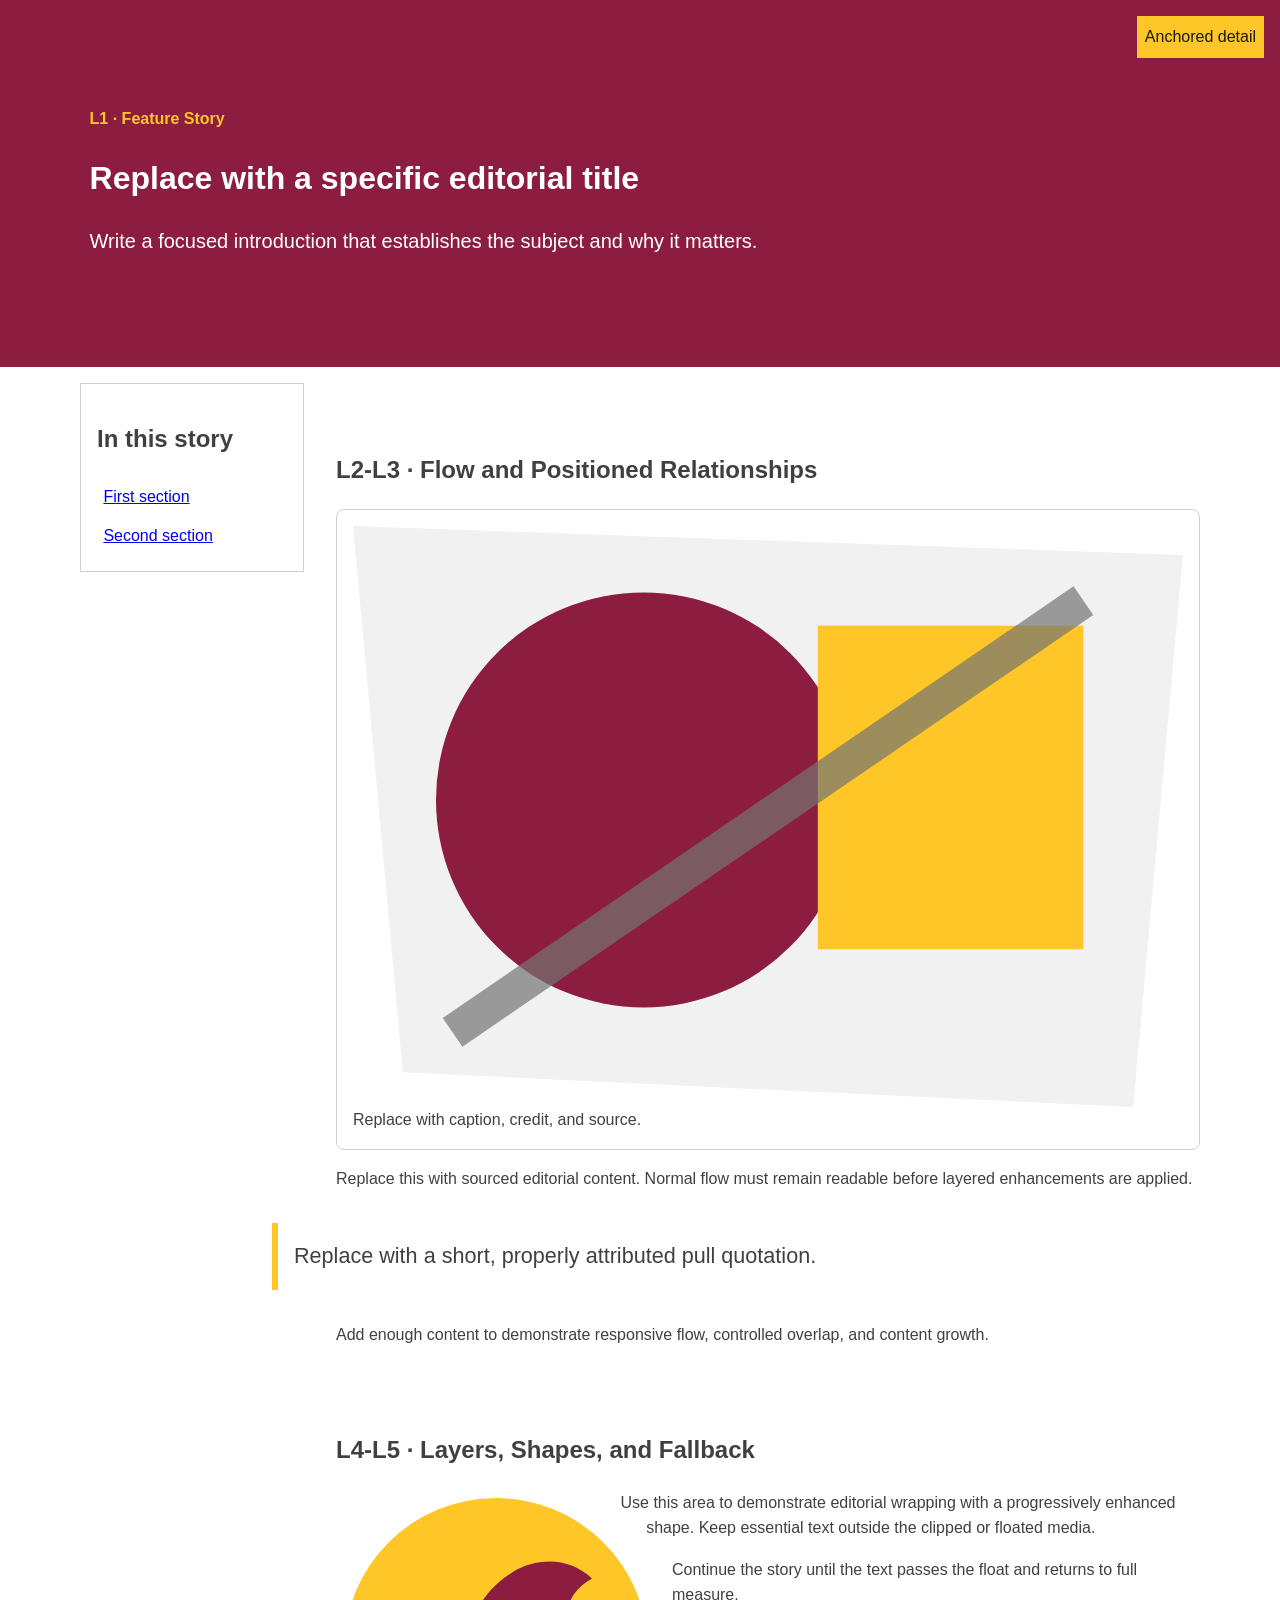
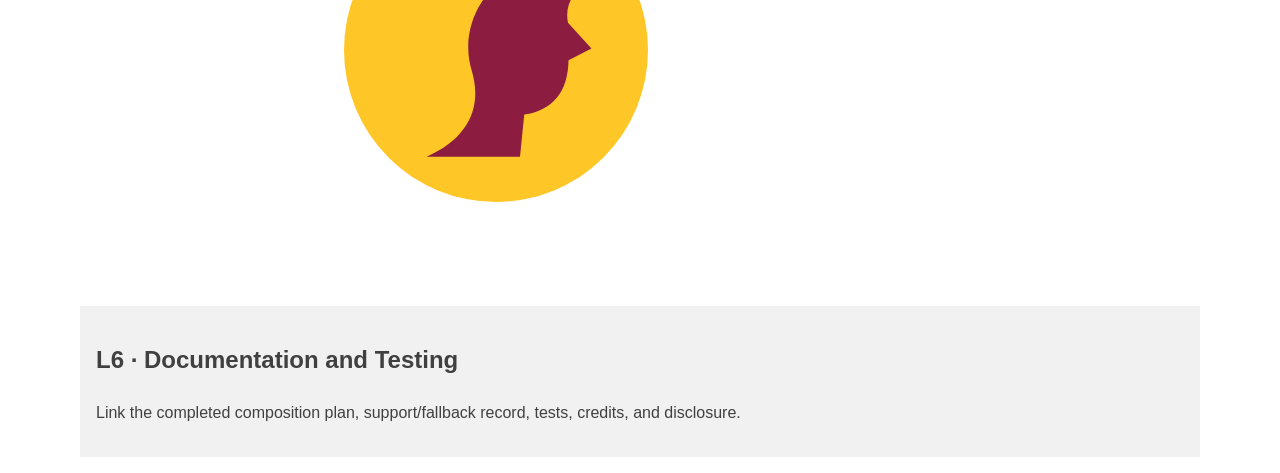
==== index.html @ c1ea3a9c "Original Files" ====
<!doctype html>
<html lang="en">
    <head>
        <meta charset="utf-8">
        <meta name="viewport" content="width=device-width,initial-scale=1">
        <title>Layered Feature Story</title>
        <link rel="stylesheet" href="styles.css">
    </head>
    <body>
        <header class="feature-header">
            <p class="eyebrow">L1 · Feature Story</p>
            <h1>Replace with a specific editorial title</h1>
            <p class="lede">Write a focused introduction that establishes the subject and why it matters.</p>
            <span class="issue-badge">Anchored detail</span>
        </header>
        <main>
            <aside class="story-guide">
                <h2>In this story</h2>
                <a href="#section-one">First section</a>
                <a href="#section-two">Second section</a>
            </aside>
            <article>
                <section id="section-one">
                    <h2>L2-L3 · Flow and Positioned Relationships</h2>
                    <figure class="feature-figure">
                        <img src="feature.svg" alt="Replace with a contextual alternative" width="1000" height="700">
                        <figcaption>Replace with caption, credit, and source.</figcaption>
                    </figure>
                    <p>Replace this with sourced editorial content. Normal flow must remain readable before layered enhancements are applied.</p>
                    <blockquote class="pull-quote">Replace with a short, properly attributed pull quotation.</blockquote>
                    <p>Add enough content to demonstrate responsive flow, controlled overlap, and content growth.</p>
                </section>
                <section id="section-two">
                    <h2>L4-L5 · Layers, Shapes, and Fallback</h2>
                    <img class="shape-portrait" src="portrait.svg" alt="Replace with a contextual alternative" width="600" height="600">
                    <p>Use this area to demonstrate editorial wrapping with a progressively enhanced shape. Keep essential text outside the clipped or floated media.</p>
                    <p>Continue the story until the text passes the float and returns to full measure.</p>
                </section>
            </article>
            <section class="documentation">
                <h2>L6 · Documentation and Testing</h2>
                <p>Link the completed composition plan, support/fallback record, tests, credits, and disclosure.</p>
            </section>
        </main>
    </body>
    </html>
---- styles.css ----
:root{
    --color-text:#404040;
    --color-surface:#fff;
    --color-action:#8c1d40;
    --color-accent:#ffc627;
    --color-border:#d0d0d0;
    --color-muted:#5c6670;
    --space-3:1rem;
    --radius:.5rem;
    --measure:68ch;
    --layer-base:0;
    --layer-raised:10;
    --layer-sticky:20;
    --layer-overlay:30;
}
*,*::before,*::after{
    box-sizing:border-box;
}
html{
    scroll-behavior:smooth;
}
body{
    margin:0;
    color:var(--color-text);
    background:var(--color-surface);
    font-family:Arial,sans-serif;
    line-height:1.6;
}
.feature-header{
    position:relative;
    padding:clamp(2rem,7vw,6rem);
    background:var(--color-action);
    color:#fff;
}
.eyebrow{
    color:var(--color-accent);
    font-weight:700;
}
.lede{
    max-width:var(--measure);
    font-size:1.25rem;
}
.issue-badge{
    position:absolute;
    inset-block-start:1rem;
    inset-inline-end:1rem;
    padding:.5rem;
    background:var(--color-accent);
    color:#191919;
}
main{
    display:grid;
    gap:2rem;
    max-width:72rem;
    margin:auto;
    padding:var(--space-3);
}
article{
    min-width:0;
}
article section{
    display:flow-root;
    margin-block:3rem;
    scroll-margin-block-start:6rem;
}
.story-guide{
    align-self:start;
    padding:1rem;
    border:1px solid var(--color-border);
}
.story-guide a{
    display:block;
    padding:.4rem;
}
.feature-figure{
    position:relative;
    margin:0;
    padding:1rem;
    border:1px solid var(--color-border);
    border-radius:var(--radius);
}
img{
    display:block;
    max-width:100%;
    height:auto;
}
.pull-quote{
    margin:2rem 0;
    padding:1rem;
    border-inline-start:.4rem solid var(--color-accent);
    font-size:1.35rem;
}
.shape-portrait{
    width:min(45%,20rem);
    margin:0 1rem 1rem 0;
    border-radius:50%;
}
.documentation{
    grid-column:1/-1;
    padding:1rem;
    background:#f1f1f1;
}
@media (min-width:52rem){
    main{
        grid-template-columns:14rem 1fr;
    }
    .story-guide{
        position:sticky;
        inset-block-start:1rem;
        z-index:var(--layer-sticky);
    }
    .pull-quote{
        position:relative;
        z-index:var(--layer-raised);
        margin-inline-start:-4rem;
        background:var(--color-surface);;
    }
    @supports (shape-outside:circle(50%)){
        .shape-portrait{
            float:inline-start;
            shape-outside:circle(50%);
            shape-margin:1rem;}
        }
    }
    @supports (clip-path:polygon(0 0)){
        .feature-figure img{
            clip-path:polygon(0 0,100% 5%,94% 100%,6% 94%);}
        }
        :focus-visible{
            outline:.2rem solid var(--color-accent);
            outline-offset:.2rem;
        }
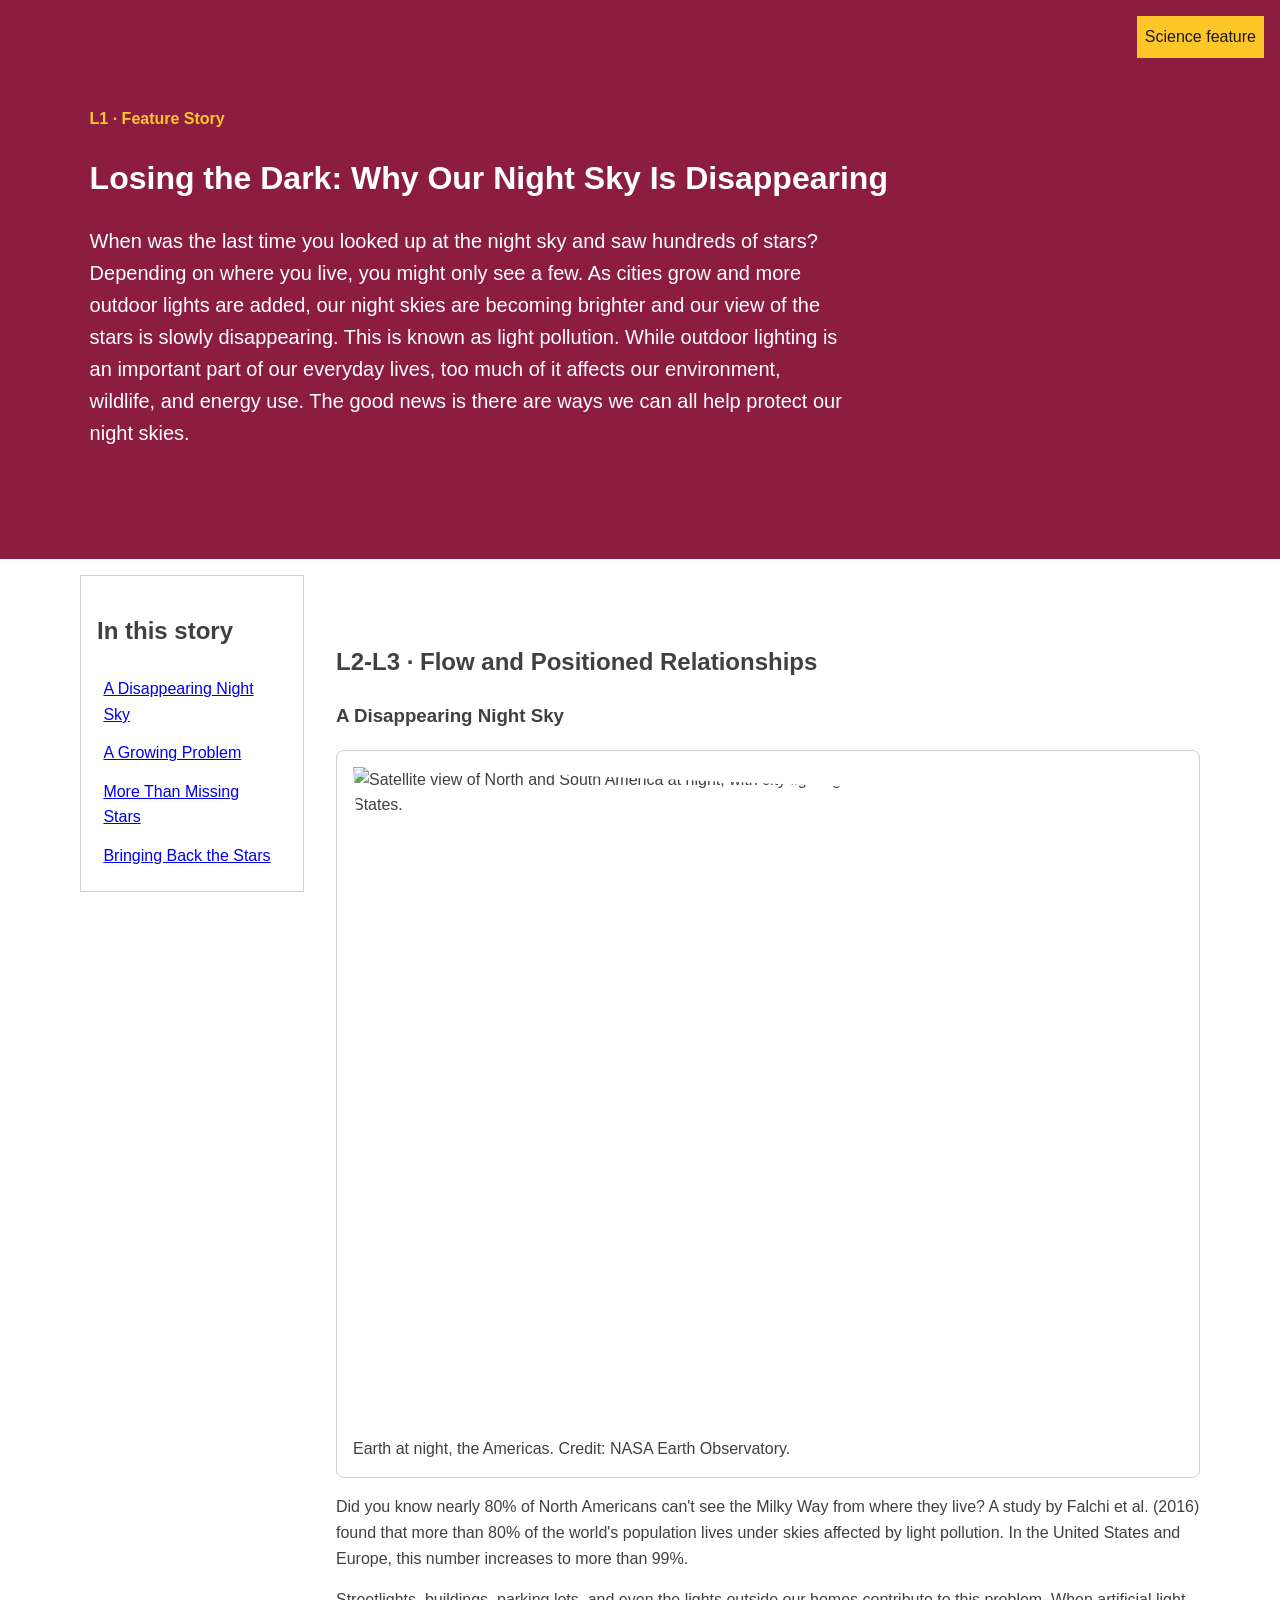
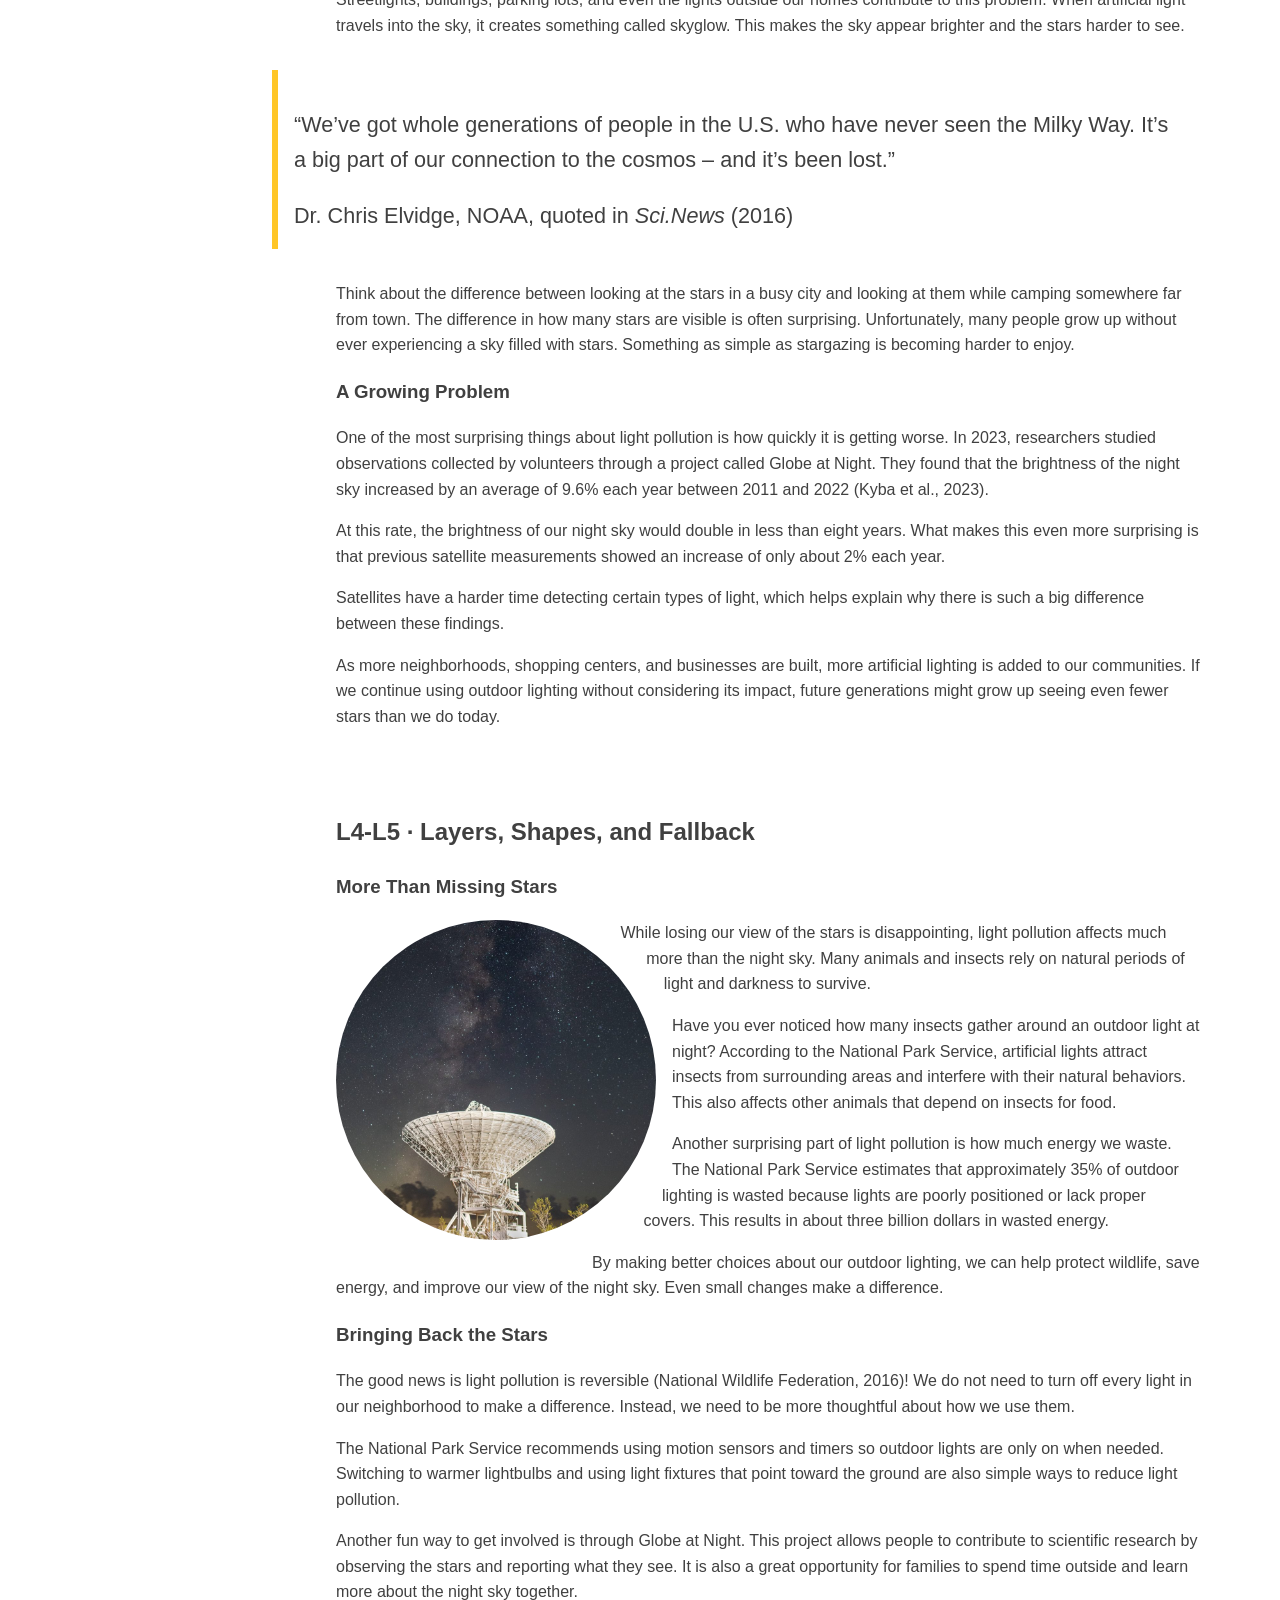
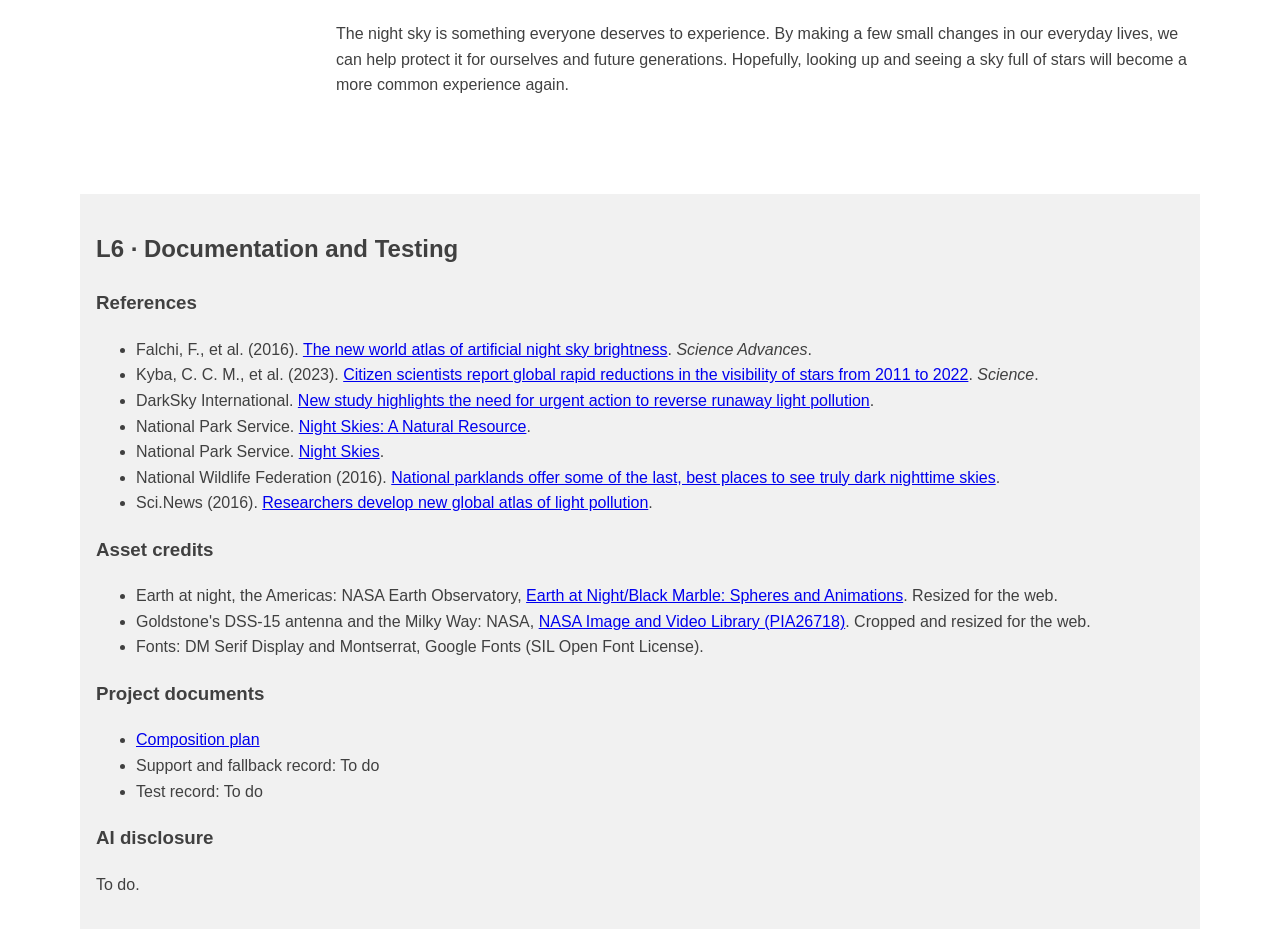
==== commit 351362cf: "Add night sky story content and images" ====
--- a/index.html
+++ b/index.html
@@ -1,46 +1,161 @@
 <!doctype html>
 <html lang="en">
-    <head>
-        <meta charset="utf-8">
-        <meta name="viewport" content="width=device-width,initial-scale=1">
-        <title>Layered Feature Story</title>
-        <link rel="stylesheet" href="styles.css">
-    </head>
-    <body>
-        <header class="feature-header">
-            <p class="eyebrow">L1 · Feature Story</p>
-            <h1>Replace with a specific editorial title</h1>
-            <p class="lede">Write a focused introduction that establishes the subject and why it matters.</p>
-            <span class="issue-badge">Anchored detail</span>
-        </header>
-        <main>
-            <aside class="story-guide">
-                <h2>In this story</h2>
-                <a href="#section-one">First section</a>
-                <a href="#section-two">Second section</a>
-            </aside>
-            <article>
-                <section id="section-one">
-                    <h2>L2-L3 · Flow and Positioned Relationships</h2>
-                    <figure class="feature-figure">
-                        <img src="feature.svg" alt="Replace with a contextual alternative" width="1000" height="700">
-                        <figcaption>Replace with caption, credit, and source.</figcaption>
-                    </figure>
-                    <p>Replace this with sourced editorial content. Normal flow must remain readable before layered enhancements are applied.</p>
-                    <blockquote class="pull-quote">Replace with a short, properly attributed pull quotation.</blockquote>
-                    <p>Add enough content to demonstrate responsive flow, controlled overlap, and content growth.</p>
-                </section>
-                <section id="section-two">
-                    <h2>L4-L5 · Layers, Shapes, and Fallback</h2>
-                    <img class="shape-portrait" src="portrait.svg" alt="Replace with a contextual alternative" width="600" height="600">
-                    <p>Use this area to demonstrate editorial wrapping with a progressively enhanced shape. Keep essential text outside the clipped or floated media.</p>
-                    <p>Continue the story until the text passes the float and returns to full measure.</p>
-                </section>
-            </article>
-            <section class="documentation">
-                <h2>L6 · Documentation and Testing</h2>
-                <p>Link the completed composition plan, support/fallback record, tests, credits, and disclosure.</p>
+
+<head>
+    <meta charset="utf-8">
+    <meta name="viewport" content="width=device-width,initial-scale=1">
+    <title>Losing the Dark: Why Our Night Sky Is Disappearing</title>
+    <link rel="preconnect" href="https://fonts.googleapis.com">
+    <link rel="preconnect" href="https://fonts.gstatic.com" crossorigin>
+    <link
+        href="https://fonts.googleapis.com/css2?family=DM+Serif+Display&amp;family=Montserrat:wght@400;700&amp;display=swap"
+        rel="stylesheet">
+    <link rel="stylesheet" href="styles.css">
+</head>
+
+<body>
+    <header class="feature-header">
+        <p class="eyebrow">L1 · Feature Story</p>
+        <h1>Losing the Dark: Why Our Night Sky Is Disappearing</h1>
+        <p class="lede">When was the last time you looked up at the night sky and saw hundreds of stars? Depending on
+            where you live, you might only see a few. As cities grow and more outdoor lights are added, our night skies
+            are becoming brighter and our view of the stars is slowly disappearing. This is known as light pollution.
+            While outdoor lighting is an important part of our everyday lives, too much of it affects our environment,
+            wildlife, and energy use. The good news is there are ways we can all help protect our night skies.</p>
+        <span class="issue-badge">Science feature</span>
+    </header>
+    <main>
+        <aside class="story-guide">
+            <h2>In this story</h2>
+            <a href="#disappearing">A Disappearing Night Sky</a>
+            <a href="#growing">A Growing Problem</a>
+            <a href="#missing-stars">More Than Missing Stars</a>
+            <a href="#bringing-back">Bringing Back the Stars</a>
+        </aside>
+        <article>
+            <section id="section-one">
+                <h2>L2-L3 · Flow and Positioned Relationships</h2>
+
+                <h3 id="disappearing">A Disappearing Night Sky</h3>
+                <figure class="feature-figure">
+                    <img src="night-lights.jpg"
+                        alt="Satellite view of North and South America at night, with city lights glowing brightest across the eastern United States."
+                        width="1600" height="1290">
+                    <figcaption>Earth at night, the Americas. Credit: NASA Earth Observatory.</figcaption>
+                </figure>
+                <p>Did you know nearly 80% of North Americans can't see the Milky Way from where they live? A study by
+                    Falchi et al. (2016) found that more than 80% of the world's population lives under skies affected
+                    by light pollution. In the United States and Europe, this number increases to more than 99%.</p>
+
+                <p>Streetlights, buildings, parking lots, and even the lights outside our homes contribute to this
+                    problem. When artificial light travels into the sky, it creates something called skyglow. This makes
+                    the sky appear brighter and the stars harder to see.</p>
+
+                <blockquote class="pull-quote">
+                    <p>“We’ve got whole generations of people in the U.S. who have never seen the Milky Way. It’s a big
+                        part of our connection to the cosmos – and it’s been lost.”</p>
+                    <footer>Dr. Chris Elvidge, NOAA, quoted in <cite>Sci.News</cite> (2016)</footer>
+                </blockquote>
+
+                <p>Think about the difference between looking at the stars in a busy city and looking at them while
+                    camping somewhere far from town. The difference in how many stars are visible is often surprising.
+                    Unfortunately, many people grow up without ever experiencing a sky filled with stars. Something as
+                    simple as stargazing is becoming harder to enjoy.</p>
+                <h3 id="growing">A Growing Problem</h3>
+                <p>One of the most surprising things about light pollution is how quickly it is getting worse. In 2023,
+                    researchers studied observations collected by volunteers through a project called Globe at Night.
+                    They found that the brightness of the night sky increased by an average of 9.6% each year between
+                    2011 and 2022 (Kyba et al., 2023).</p>
+                <p>At this rate, the brightness of our night sky would double in less than eight years. What makes this
+                    even more surprising is that previous satellite measurements showed an increase of only about 2%
+                    each year.</p>
+                <p>Satellites have a harder time detecting certain types of light, which helps explain why there is
+                    such a big difference between these findings.</p>
+                <p>As more neighborhoods, shopping centers, and businesses are built, more artificial lighting is added
+                    to our communities. If we continue using outdoor lighting without considering its impact, future
+                    generations might grow up seeing even fewer stars than we do today.</p>
             </section>
-        </main>
-    </body>
-    </html>+
+            <section id="section-two">
+                <h2>L4-L5 · Layers, Shapes, and Fallback</h2>
+
+                <h3 id="missing-stars">More Than Missing Stars</h3>
+                <img class="shape-portrait" src="milky-way.jpg"
+                    alt="The Milky Way stretching across a dark sky above NASA's Goldstone DSS-15 antenna dish."
+                    width="1000" height="1000">
+                <p>While losing our view of the stars is disappointing, light pollution affects much more than the
+                    night sky. Many animals and insects rely on natural periods of light and darkness to survive.</p>
+                <p>Have you ever noticed how many insects gather around an outdoor light at night? According to the
+                    National Park Service, artificial lights attract insects from surrounding areas and interfere with
+                    their natural behaviors. This also affects other animals that depend on insects for food.</p>
+                <p>Another surprising part of light pollution is how much energy we waste. The National Park Service
+                    estimates that approximately 35% of outdoor lighting is wasted because lights are poorly positioned
+                    or lack proper covers. This results in about three billion dollars in wasted energy.</p>
+                <p>By making better choices about our outdoor lighting, we can help protect wildlife, save energy, and
+                    improve our view of the night sky. Even small changes make a difference.</p>
+
+                <h3 id="bringing-back">Bringing Back the Stars</h3>
+                <p>The good news is light pollution is reversible (National Wildlife Federation, 2016)! We do not need
+                    to turn off every light in our neighborhood to make a difference. Instead, we need to be more
+                    thoughtful about how we use them.</p>
+                <p>The National Park Service recommends using motion sensors and timers so outdoor lights are only on
+                    when needed. Switching to warmer lightbulbs and using light fixtures that point toward the ground
+                    are also simple ways to reduce light pollution.</p>
+                <p>Another fun way to get involved is through Globe at Night. This project allows people to contribute
+                    to scientific research by observing the stars and reporting what they see. It is also a great
+                    opportunity for families to spend time outside and learn more about the night sky together.</p>
+                <p>The night sky is something everyone deserves to experience. By making a few small changes in our
+                    everyday lives, we can help protect it for ourselves and future generations. Hopefully, looking up
+                    and seeing a sky full of stars will become a more common experience again.</p>
+            </section>
+        </article>
+        <section class="documentation">
+            <h2>L6 · Documentation and Testing</h2>
+            <h3>References</h3>
+            <ul>
+                <li>Falchi, F., et al. (2016). <a href="https://doi.org/10.1126/sciadv.1600377">The new world atlas of
+                        artificial night sky brightness</a>. <cite>Science Advances</cite>.</li>
+                <li>Kyba, C. C. M., et al. (2023). <a href="https://doi.org/10.1126/science.abq7781">Citizen scientists
+                        report global rapid reductions in the visibility of stars from 2011 to 2022</a>.
+                    <cite>Science</cite>.
+                </li>
+                <li>DarkSky International. <a
+                        href="https://darksky.org/new-study-highlights-the-need-for-urgent-action-to-reverse-runaway-light-pollution/">New
+                        study highlights the need for urgent action to reverse runaway light pollution</a>.</li>
+                <li>National Park Service. <a href="https://www.nps.gov/subjects/nightskies/natural.htm">Night Skies: A
+                        Natural Resource</a>.</li>
+                <li>National Park Service. <a href="https://home.nps.gov/articles/000/night-skies.htm">Night Skies</a>.
+                </li>
+                <li>National Wildlife Federation (2016). <a
+                        href="https://nwf.org/Magazines/National-Wildlife/2016/AugSept/Conservation/Dark-Skies">National
+                        parklands offer some of the last, best places to see truly dark nighttime skies</a>.</li>
+                <li>Sci.News (2016). <a
+                        href="https://www.sci.news/othersciences/geoscience/new-global-atlas-light-pollution-03941.html">Researchers
+                        develop new global atlas of light pollution</a>.</li>
+            </ul>
+
+            <h3>Asset credits</h3>
+            <ul>
+                <li>Earth at night, the Americas: NASA Earth Observatory, <a
+                        href="https://science.nasa.gov/earth/earth-observatory/earth-at-night/spheres-and-animations/">Earth
+                        at Night/Black Marble: Spheres and Animations</a>. Resized for the web.</li>
+                <li>Goldstone's DSS-15 antenna and the Milky Way: NASA, <a
+                        href="https://images.nasa.gov/details/PIA26718">NASA Image and Video Library (PIA26718)</a>.
+                    Cropped and resized for the web.</li>
+                <li>Fonts: DM Serif Display and Montserrat, Google Fonts (SIL Open Font License).</li>
+            </ul>
+
+            <h3>Project documents</h3>
+            <ul>
+                <li><a href="composition-plan.html">Composition plan</a></li>
+                <li>Support and fallback record: To do</li>
+                <li>Test record: To do</li>
+            </ul>
+
+            <h3>AI disclosure</h3>
+            <p>To do.</p>
+        </section>
+    </main>
+</body>
+
+</html>
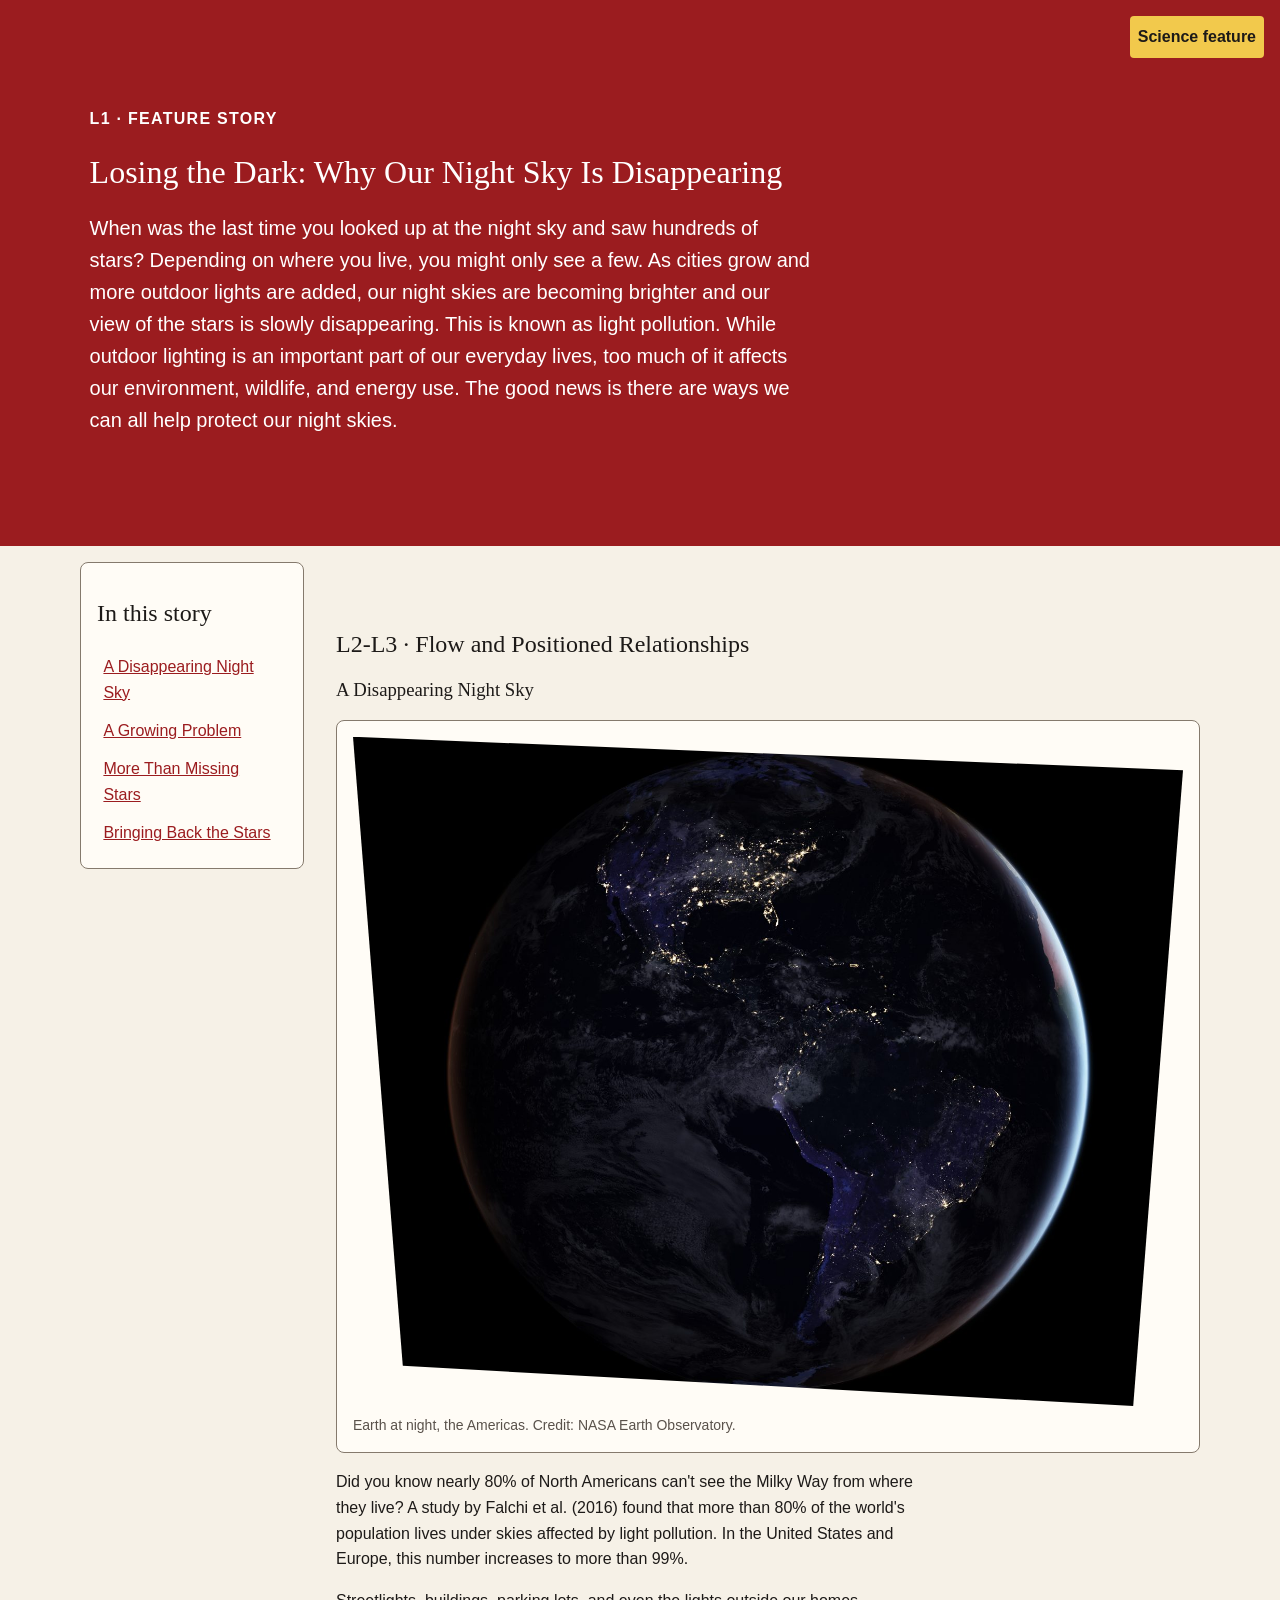
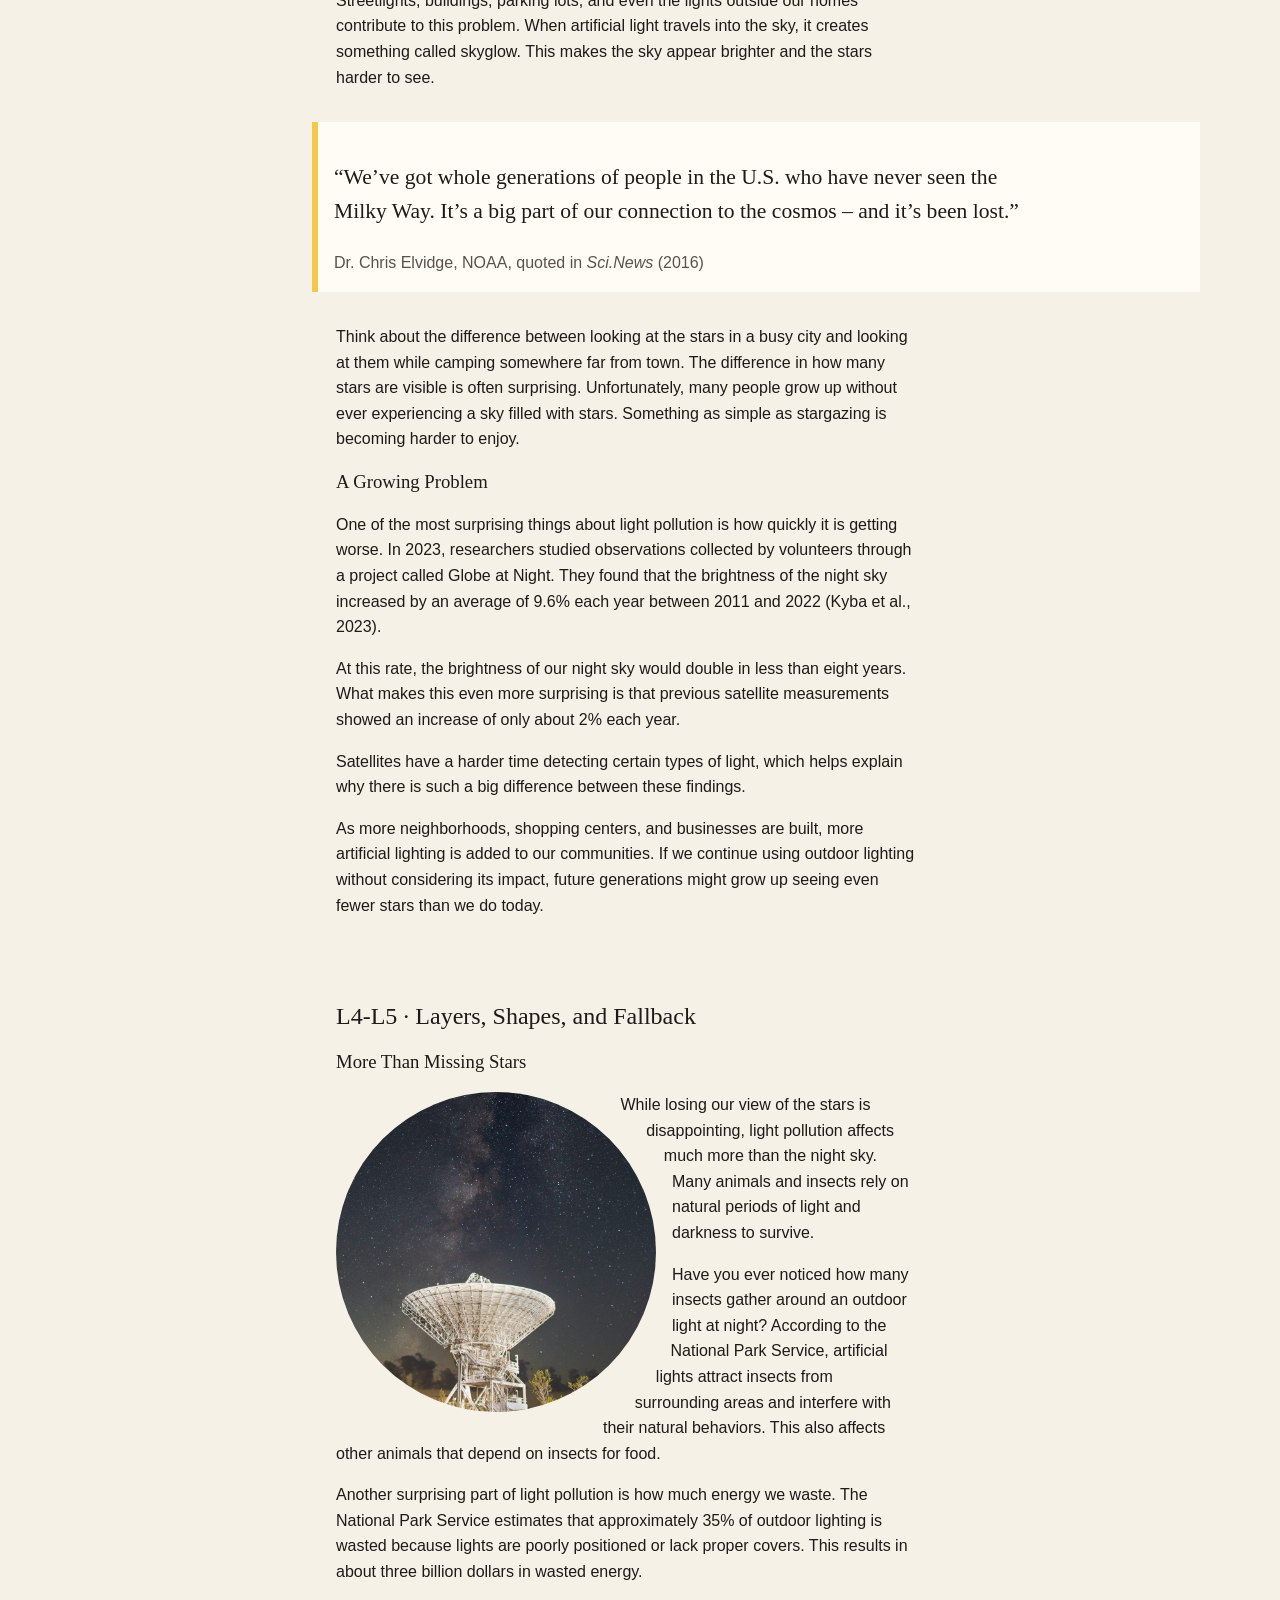
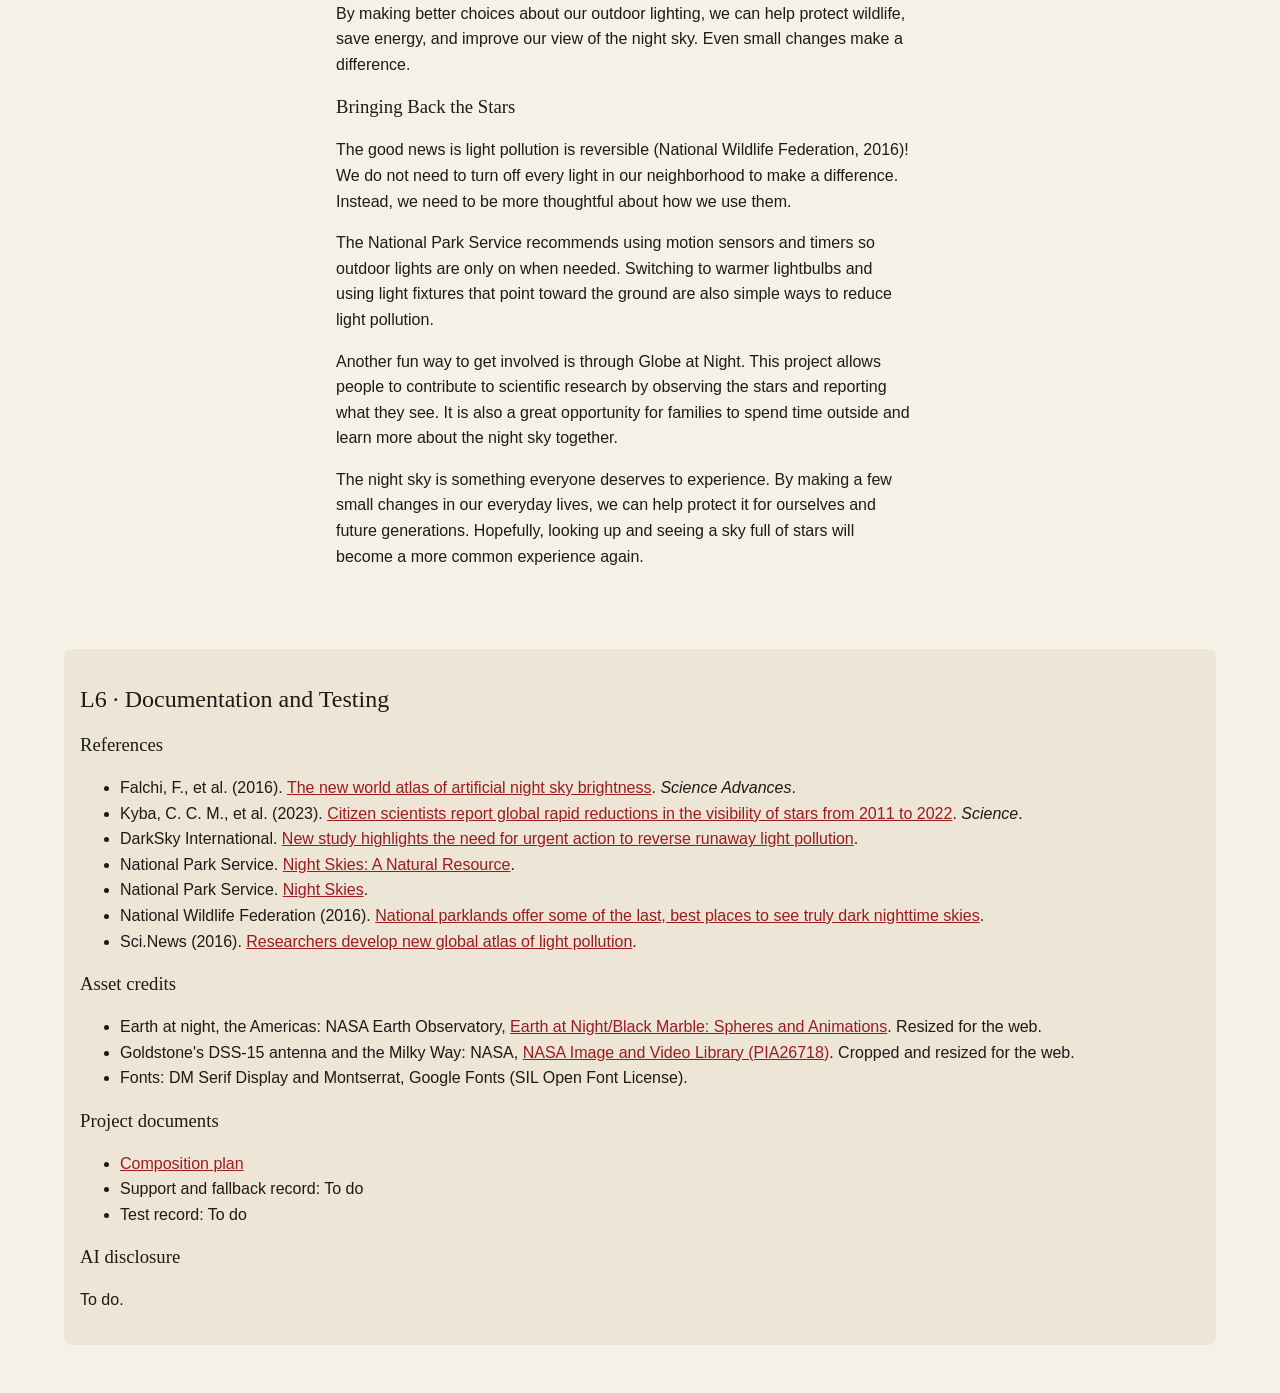
==== commit 40986df3: "Stop sticky guide before documentation" ====
--- a/index.html
+++ b/index.html
@@ -109,6 +109,7 @@
                     and seeing a sky full of stars will become a more common experience again.</p>
             </section>
         </article>
+    </main>
         <section class="documentation">
             <h2>L6 · Documentation and Testing</h2>
             <h3>References</h3>
@@ -155,7 +156,6 @@
             <h3>AI disclosure</h3>
             <p>To do.</p>
         </section>
-    </main>
 </body>
 
 </html>
--- a/styles.css
+++ b/styles.css
@@ -1,132 +1,324 @@
-:root{
-    --color-text:#404040;
-    --color-surface:#fff;
-    --color-action:#8c1d40;
-    --color-accent:#ffc627;
-    --color-border:#d0d0d0;
-    --color-muted:#5c6670;
-    --space-3:1rem;
-    --radius:.5rem;
-    --measure:68ch;
-    --layer-base:0;
-    --layer-raised:10;
-    --layer-sticky:20;
-    --layer-overlay:30;
-}
-*,*::before,*::after{
-    box-sizing:border-box;
-}
-html{
-    scroll-behavior:smooth;
-}
-body{
-    margin:0;
-    color:var(--color-text);
-    background:var(--color-surface);
-    font-family:Arial,sans-serif;
-    line-height:1.6;
-}
-.feature-header{
-    position:relative;
-    padding:clamp(2rem,7vw,6rem);
-    background:var(--color-action);
-    color:#fff;
-}
-.eyebrow{
-    color:var(--color-accent);
-    font-weight:700;
-}
-.lede{
-    max-width:var(--measure);
-    font-size:1.25rem;
-}
-.issue-badge{
-    position:absolute;
-    inset-block-start:1rem;
-    inset-inline-end:1rem;
-    padding:.5rem;
-    background:var(--color-accent);
-    color:#191919;
-}
-main{
-    display:grid;
-    gap:2rem;
-    max-width:72rem;
-    margin:auto;
-    padding:var(--space-3);
-}
-article{
-    min-width:0;
-}
-article section{
-    display:flow-root;
-    margin-block:3rem;
-    scroll-margin-block-start:6rem;
-}
-.story-guide{
-    align-self:start;
-    padding:1rem;
-    border:1px solid var(--color-border);
-}
-.story-guide a{
-    display:block;
-    padding:.4rem;
-}
-.feature-figure{
-    position:relative;
-    margin:0;
-    padding:1rem;
-    border:1px solid var(--color-border);
-    border-radius:var(--radius);
-}
-img{
-    display:block;
-    max-width:100%;
-    height:auto;
-}
-.pull-quote{
-    margin:2rem 0;
-    padding:1rem;
-    border-inline-start:.4rem solid var(--color-accent);
-    font-size:1.35rem;
-}
-.shape-portrait{
-    width:min(45%,20rem);
-    margin:0 1rem 1rem 0;
-    border-radius:50%;
-}
-.documentation{
-    grid-column:1/-1;
-    padding:1rem;
-    background:#f1f1f1;
-}
-@media (min-width:52rem){
-    main{
-        grid-template-columns:14rem 1fr;
-    }
-    .story-guide{
-        position:sticky;
-        inset-block-start:1rem;
-        z-index:var(--layer-sticky);
-    }
-    .pull-quote{
-        position:relative;
-        z-index:var(--layer-raised);
-        margin-inline-start:-4rem;
-        background:var(--color-surface);;
-    }
-    @supports (shape-outside:circle(50%)){
-        .shape-portrait{
-            float:inline-start;
-            shape-outside:circle(50%);
-            shape-margin:1rem;}
+/* =============================================
+   Losing the Dark: Why Our Night Sky Is Disappearing
+   This page uses my Module 1 "Lunaris" design system
+   (colors, fonts, spacing, focus style) plus a small
+   layer scale for the positioned and layered parts.
+   1. Tokens
+   2. Reset
+   3. Text
+   4. Header + anchored badge
+   5. Layout (Grid)
+   6. Figure + pull quote
+   7. Sticky story guide, overlap, and shapes (wide screens)
+   8. Focus
+   ============================================= */
+
+
+/* ---------- 1. TOKENS ---------- */
+
+/* My Lunaris colors, sizes, and fonts in one place */
+:root {
+    /* Colors (from Lunaris) */
+    --color-bg: #F6F1E7;
+    /* cream page background */
+    --color-surface: #FFFCF6;
+    /* boxes, figure, pull quote */
+    --color-surface-alt: #EDE5D6;
+    /* documentation background */
+    --color-text: #1D1A18;
+    /* main text, almost black */
+    --color-text-muted: #5A524B;
+    /* captions and small text */
+    --color-border: #857A6D;
+    /* borders */
+    --color-action: #9B1C1F;
+    /* red for the header and links */
+    --color-on-action: #FFFFFF;
+    /* white text on red */
+    --color-accent: #F2C94C;
+    /* gold from my Lunaris Moonlit theme, used for the badge and quote line */
+    --color-focus: #1D1A18;
+    /* keyboard focus outline */
+
+    /* Spacing (from Lunaris) */
+    --space-sm: 0.5rem;
+    --space-md: 1rem;
+    --space-lg: 1.5rem;
+    --space-xl: 3rem;
+
+    /* Sizing and corners (from Lunaris) */
+    --measure: 65ch;
+    /* keeps paragraphs from getting too wide */
+    --page-width: 72rem;
+    /* widest the page gets */
+    --radius-sm: 4px;
+    --radius-md: 8px;
+
+    /* Fonts (from Lunaris) */
+    --font-display: "DM Serif Display", Georgia, serif;
+    --font-body: "Montserrat", Arial, sans-serif;
+
+    /* Layer scale: a few named levels instead of random big numbers */
+    --layer-base: 0;
+    /* normal content */
+    --layer-raised: 10;
+    /* the pull quote that overlaps the column edge */
+    --layer-sticky: 20;
+    /* the sticky "In this story" guide */
+    --layer-overlay: 30;
+    /* saved for pop-overs (not used yet) */
+}
+
+
+/* ---------- 2. RESET ---------- */
+
+/* Makes padding and borders count inside an element's width */
+*,
+*::before,
+*::after {
+    box-sizing: border-box;
+}
+
+/* Smooth scrolling when the story guide links are clicked */
+html {
+    scroll-behavior: smooth;
+}
+
+/* Removes the browser's default page margin and sets my colors and font */
+body {
+    margin: 0;
+    color: var(--color-text);
+    background: var(--color-bg);
+    font-family: var(--font-body);
+    line-height: 1.6;
+}
+
+/* Makes images shrink to fit small screens without stretching */
+img {
+    display: block;
+    max-width: 100%;
+    height: auto;
+}
+
+
+/* ---------- 3. TEXT ---------- */
+
+/* Headings use my Lunaris display font */
+h1,
+h2,
+h3 {
+    font-family: var(--font-display);
+    font-weight: 400;
+    line-height: 1.2;
+}
+
+/* Keeps paragraphs at a comfortable reading width */
+p {
+    max-width: var(--measure);
+}
+
+/* Links use the Lunaris red */
+a {
+    color: var(--color-action);
+}
+
+/* Thicker underline on hover */
+a:hover {
+    text-decoration-thickness: 2px;
+}
+
+
+/* ---------- 4. HEADER + ANCHORED BADGE ---------- */
+
+/* Red header. position: relative makes it the anchor (containing block) for the badge */
+.feature-header {
+    position: relative;
+    padding: clamp(2rem, 7vw, 6rem);
+    background: var(--color-action);
+    color: var(--color-on-action);
+}
+
+/* The small "L1 · Feature Story" label above the title */
+.eyebrow {
+    color: var(--color-on-action);
+    font-weight: 700;
+    text-transform: uppercase;
+    letter-spacing: 0.08em;
+}
+
+/* The intro paragraph */
+.lede {
+    max-width: var(--measure);
+    font-size: 1.25rem;
+}
+
+/* The badge label. On phones it sits under the intro.
+   pointer-events: none so it can never block a click. */
+.issue-badge {
+    display: inline-block;
+    margin-top: var(--space-md);
+    padding: var(--space-sm);
+    background: var(--color-accent);
+    color: var(--color-text);
+    border-radius: var(--radius-sm);
+    font-weight: 700;
+    pointer-events: none;
+}
+
+
+/* ---------- 5. LAYOUT (Grid) ---------- */
+
+/* Grid handles the main page regions. On phones it is one column. */
+main {
+    display: grid;
+    gap: 2rem;
+    max-width: var(--page-width);
+    margin: auto;
+    padding: var(--space-md);
+}
+
+/* Lets the article shrink inside the grid instead of overflowing */
+article {
+    min-width: 0;
+}
+
+/* flow-root keeps the floated photo inside its section.
+   scroll-margin leaves room above a heading when a guide link jumps to it. */
+article section {
+    display: flow-root;
+    margin-block: var(--space-xl);
+}
+
+article h3 {
+    scroll-margin-block-start: 6rem;
+}
+
+/* The "In this story" box */
+.story-guide {
+    align-self: start;
+    padding: var(--space-md);
+    background: var(--color-surface);
+    border: 1px solid var(--color-border);
+    border-radius: var(--radius-md);
+}
+
+/* Each guide link on its own line with a bigger tap area */
+.story-guide a {
+    display: block;
+    padding: 0.4rem;
+}
+
+
+/* Documentation sits below main, so the sticky guide stops before it */
+.documentation {
+    max-width: var(--page-width);
+    margin: 0 auto var(--space-xl);
+    padding: var(--space-md);
+    background: var(--color-surface-alt);
+    border-radius: var(--radius-md);
+}
+
+/* ---------- 6. FIGURE + PULL QUOTE ---------- */
+
+/* SHAPE 1 (border-radius): rounded corners on the figure box */
+.feature-figure {
+    margin: 0;
+    padding: var(--space-md);
+    background: var(--color-surface);
+    border: 1px solid var(--color-border);
+    border-radius: var(--radius-md);
+}
+
+/* Lighter, smaller caption text */
+figcaption {
+    margin-top: var(--space-sm);
+    color: var(--color-text-muted);
+    font-size: 0.875rem;
+}
+
+/* The pull quote with a gold line on its left */
+.pull-quote {
+    margin: 2rem 0;
+    padding: var(--space-md);
+    background: var(--color-surface);
+    border-inline-start: 0.4rem solid var(--color-accent);
+    font-family: var(--font-display);
+    font-size: 1.35rem;
+}
+
+/* The person and source under the quote */
+.pull-quote footer {
+    margin-top: var(--space-sm);
+    font-family: var(--font-body);
+    font-size: 1rem;
+    color: var(--color-text-muted);
+}
+
+/* The round photo. Everyone gets the circle (border-radius); wrapping comes later */
+.shape-portrait {
+    width: min(45%, 20rem);
+    margin: 0 var(--space-md) var(--space-md) 0;
+    border-radius: 50%;
+}
+
+
+/* ---------- 7. WIDE-SCREEN ENHANCEMENTS ---------- */
+/* On phones these turn off ("disengage") and the page stays in normal flow */
+
+@media (min-width: 52rem) {
+
+    /* Two columns: the story guide on the left, the article on the right */
+    main {
+        grid-template-columns: 14rem 1fr;
+    }
+
+    /* ANCHORED DETAIL: on bigger screens the badge pins to the header's corner */
+    .issue-badge {
+        position: absolute;
+        inset-block-start: var(--space-md);
+        inset-inline-end: var(--space-md);
+        margin-top: 0;
+    }
+
+    /* STICKY: the guide sticks 1rem from the top, but only inside main (its parent) */
+    .story-guide {
+        position: sticky;
+        inset-block-start: var(--space-md);
+        z-index: var(--layer-sticky);
+    }
+
+    /* CONTROLLED OVERLAP: the quote reaches 1.5rem past the column edge
+     It has a solid background and a raised layer so it sits cleanly on top. */
+    .pull-quote {
+        position: relative;
+        z-index: var(--layer-raised);
+        margin-inline-start: -1.5rem;
+    }
+
+    /* SHAPE 3 (shape-outside): text wraps around the round photo,
+     only if the browser supports it. Otherwise the photo stays a plain block. */
+    @supports (shape-outside: circle(50%)) {
+        .shape-portrait {
+            float: inline-start;
+            shape-outside: circle(50%);
+            shape-margin: var(--space-md);
         }
     }
-    @supports (clip-path:polygon(0 0)){
-        .feature-figure img{
-            clip-path:polygon(0 0,100% 5%,94% 100%,6% 94%);}
-        }
-        :focus-visible{
-            outline:.2rem solid var(--color-accent);
-            outline-offset:.2rem;
-        }
+}
+
+/* SHAPE 2 (clip-path): slanted edges on the feature photo, only if supported.
+   Only dark space at the corners is trimmed, so no important content is cut off. */
+@supports (clip-path: polygon(0 0)) {
+    .feature-figure img {
+        clip-path: polygon(0 0, 100% 5%, 94% 100%, 6% 94%);
+    }
+}
+
+
+/* ---------- 8. FOCUS ---------- */
+
+/* My Lunaris thick dark outline for keyboard users */
+:focus-visible {
+    outline: 3px solid var(--color-focus);
+    outline-offset: 3px;
+}
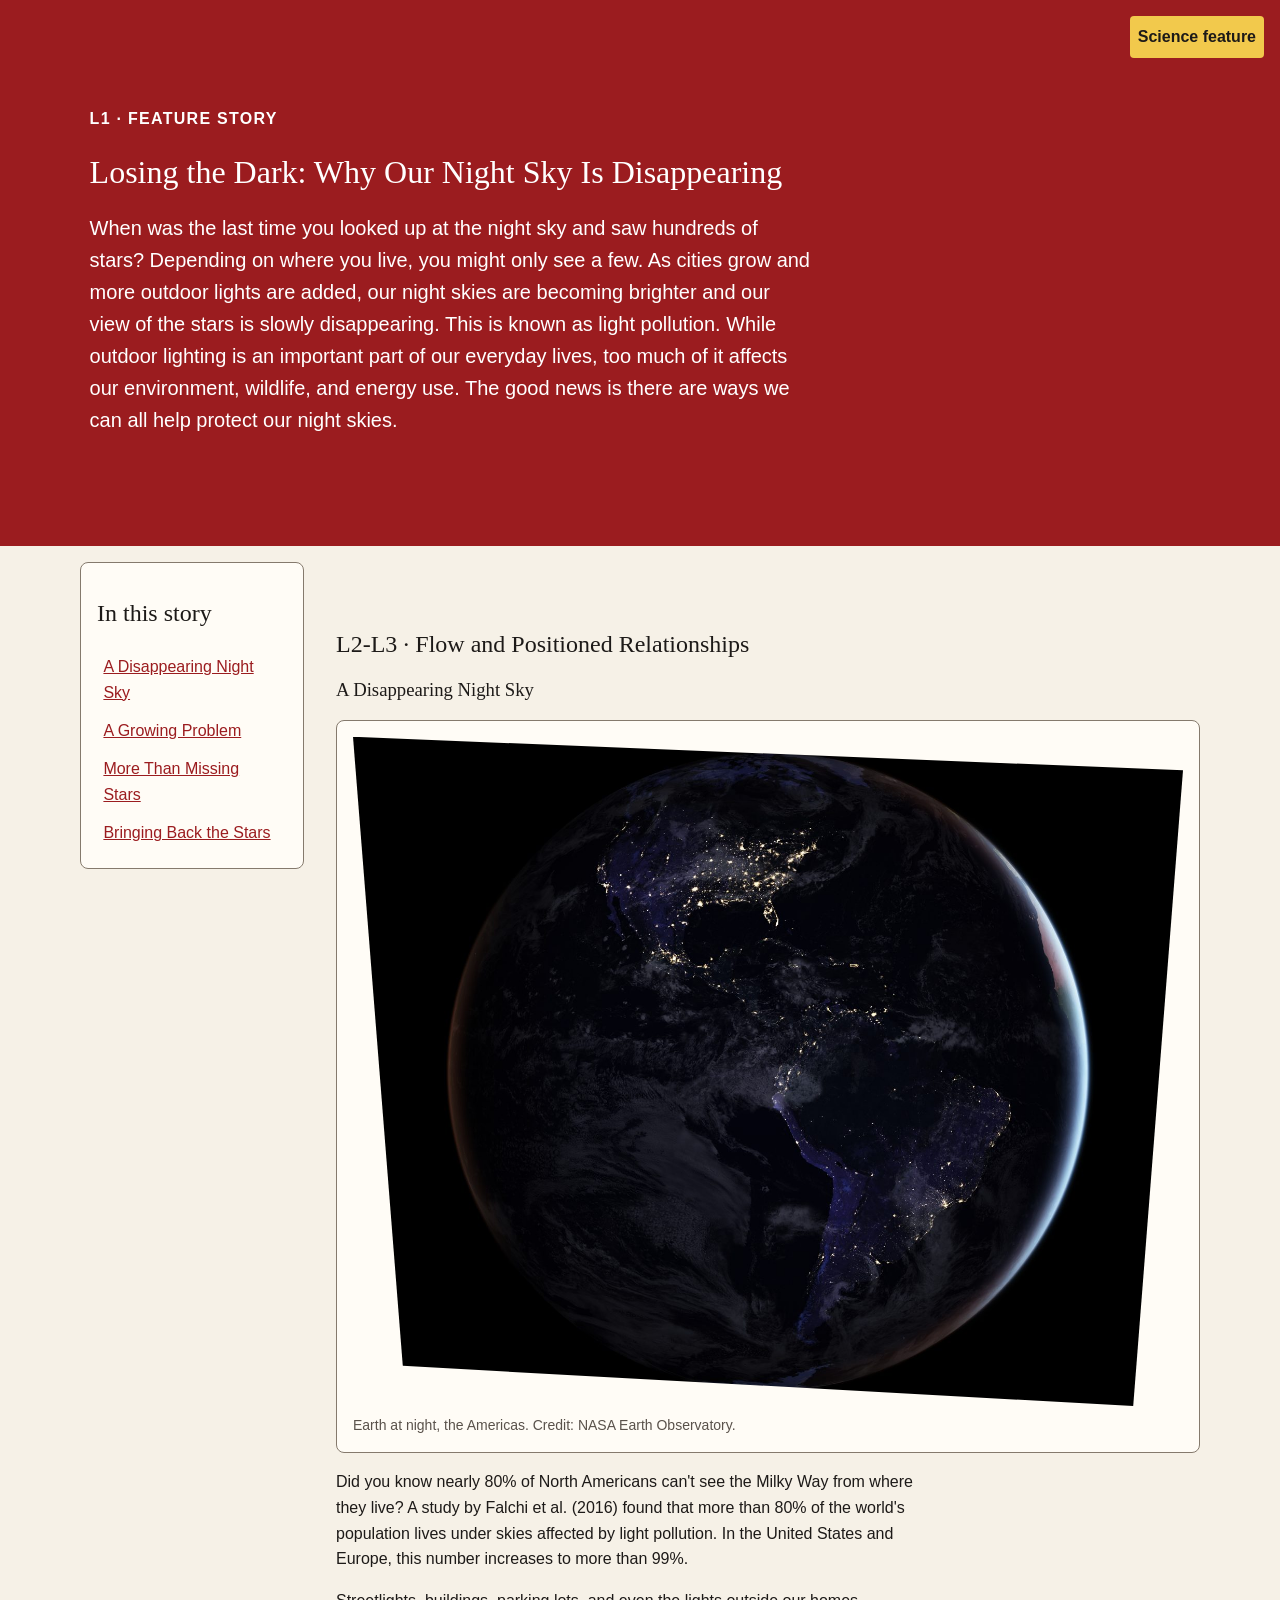
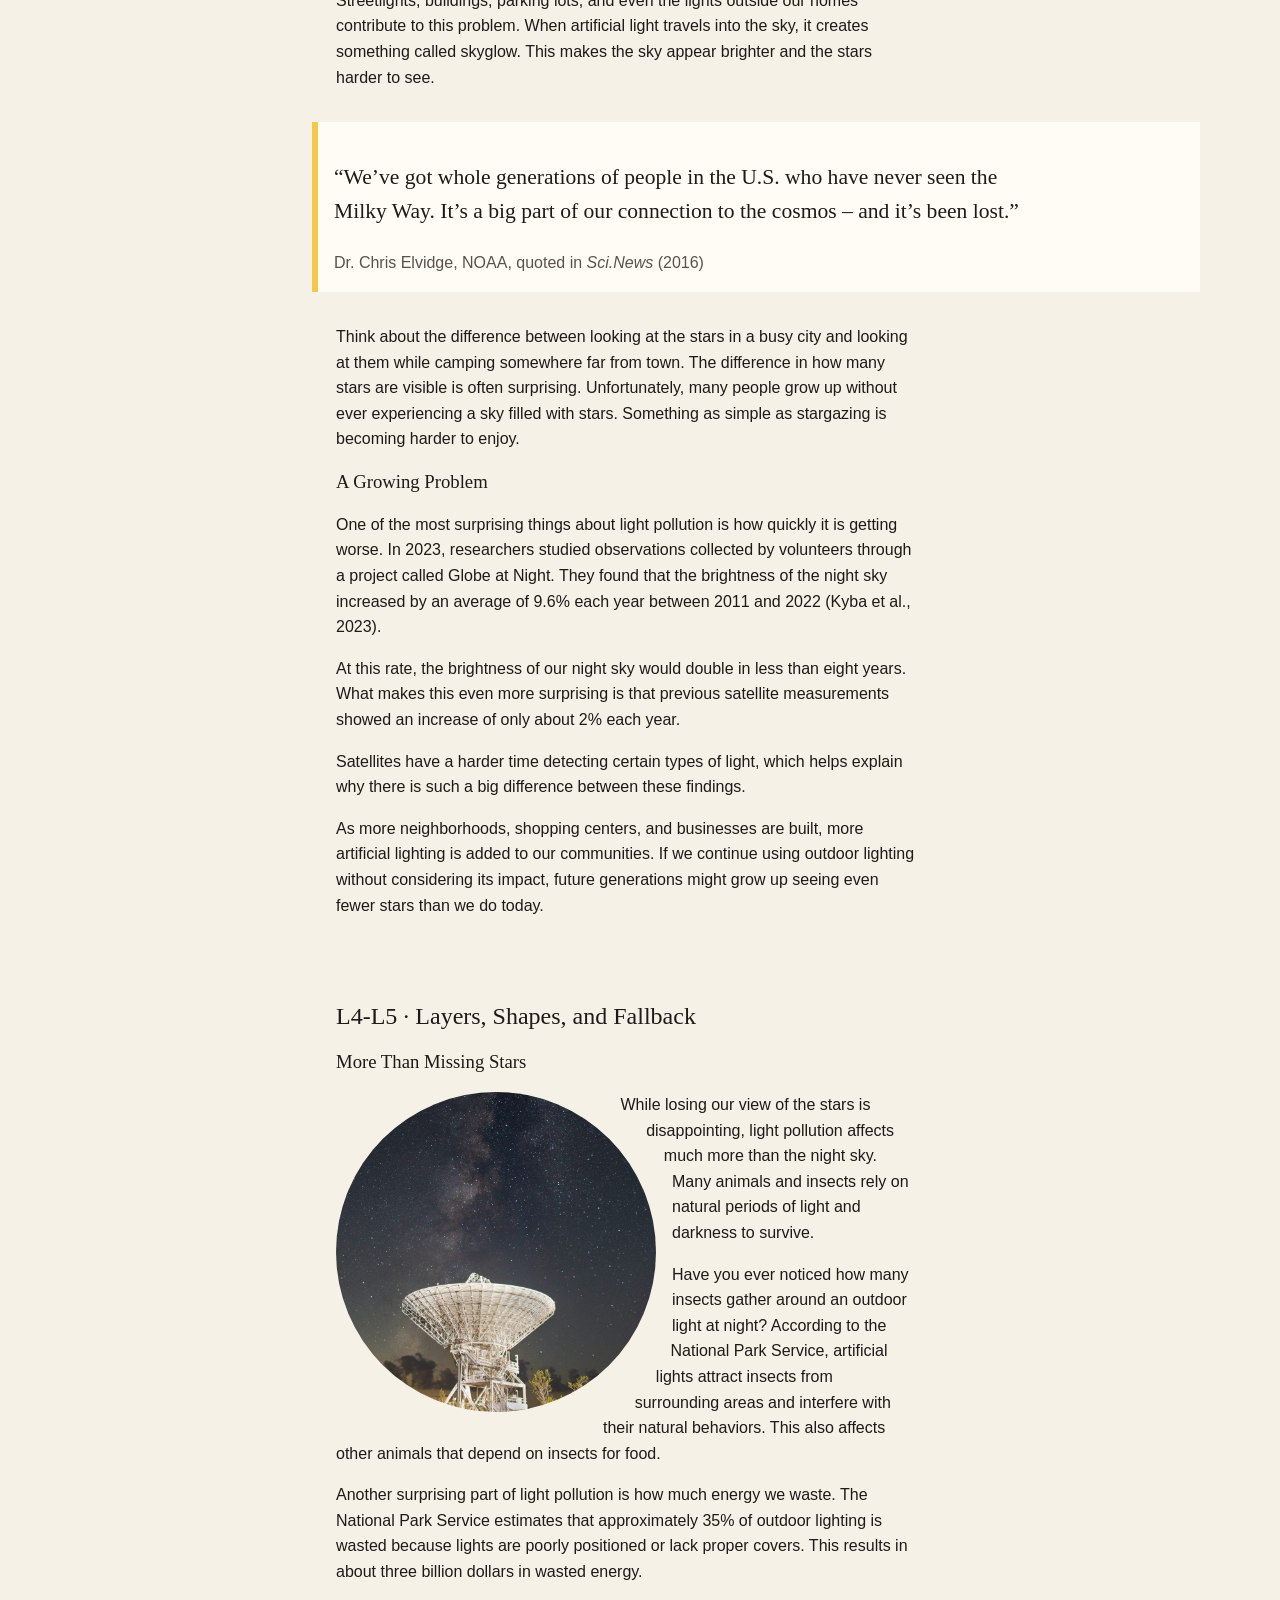
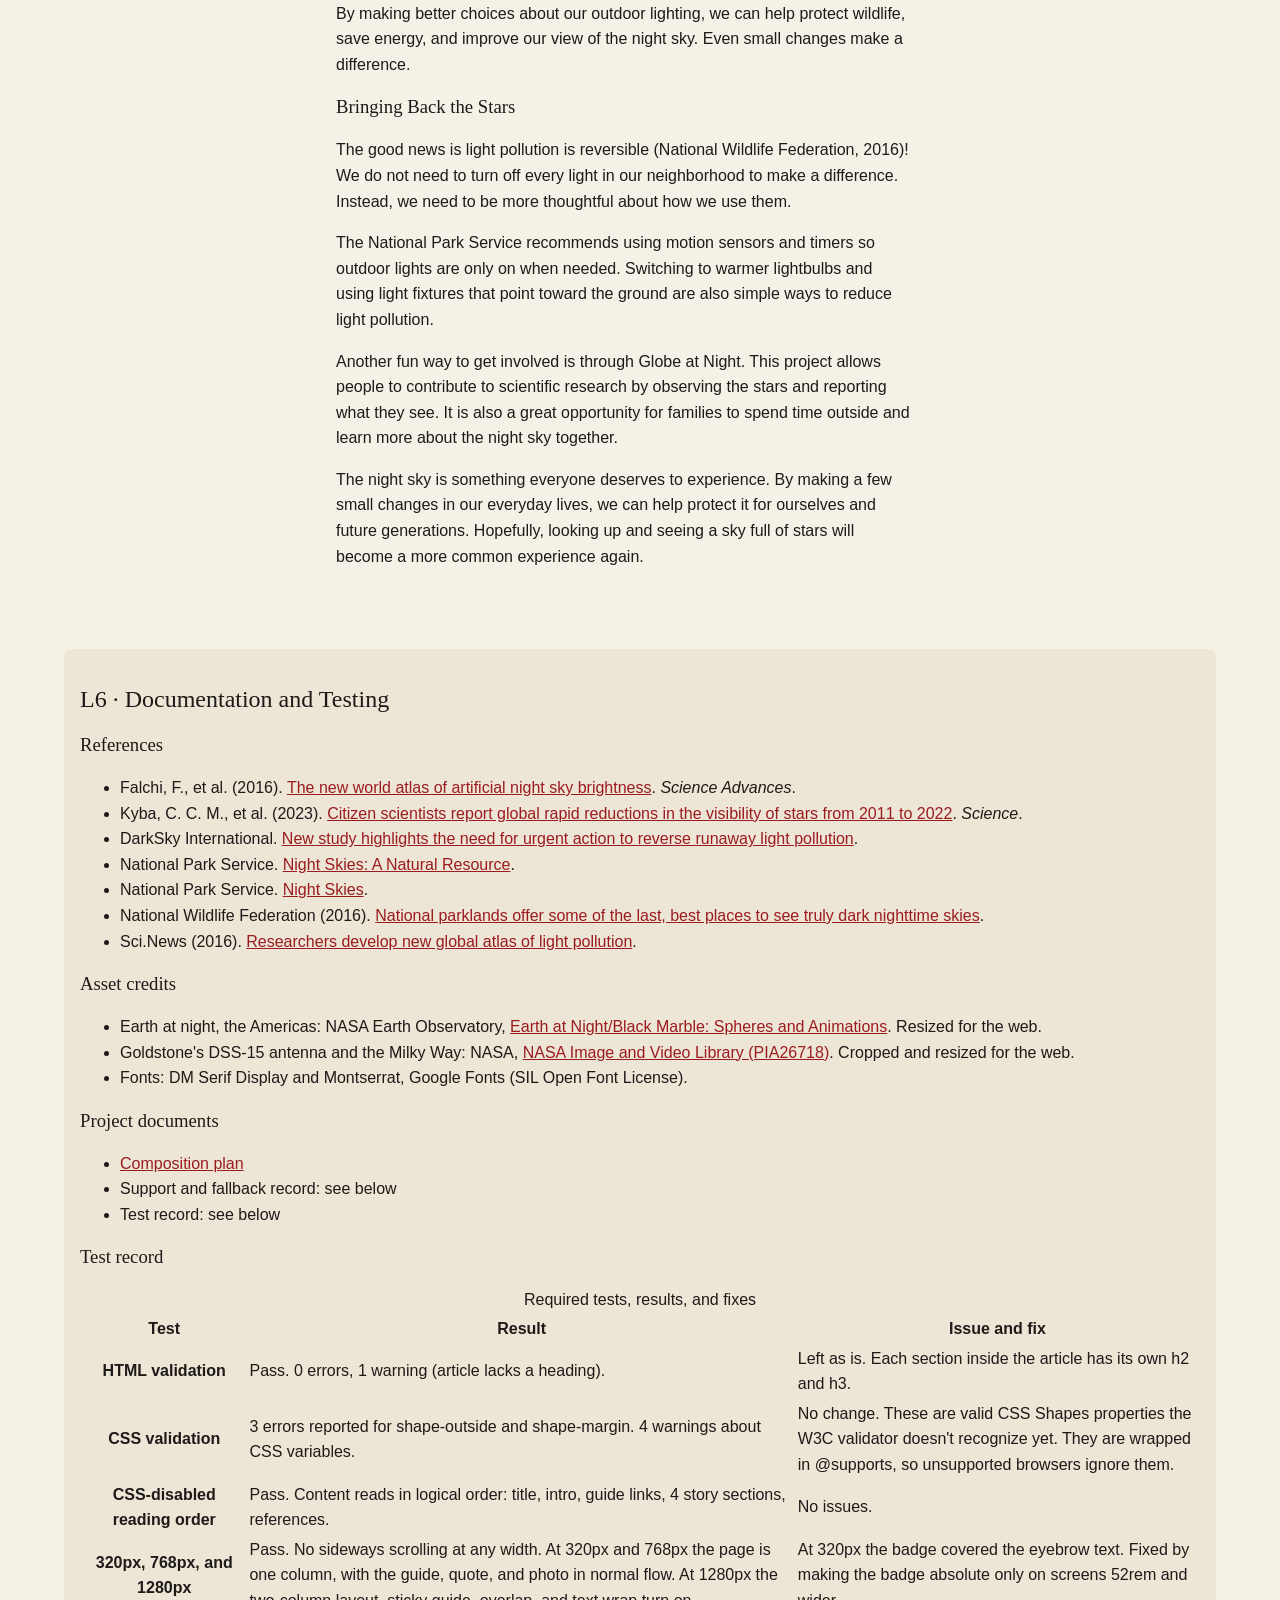
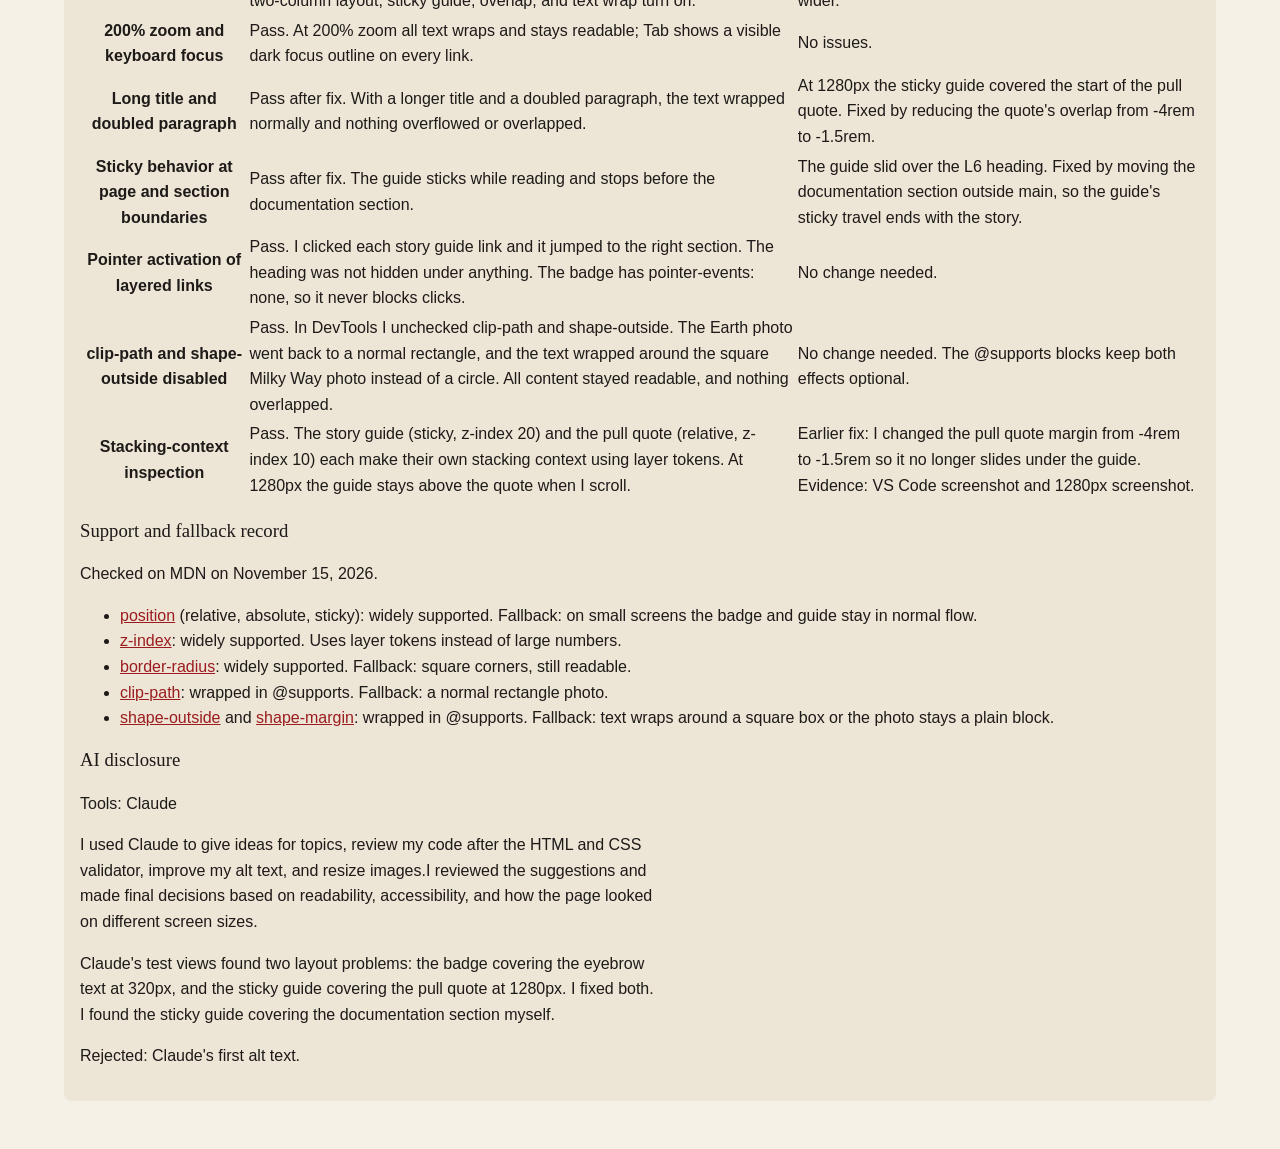
==== commit d4011f48: "added documentation and disclosure" ====
--- a/index.html
+++ b/index.html
@@ -110,52 +110,157 @@
             </section>
         </article>
     </main>
-        <section class="documentation">
-            <h2>L6 · Documentation and Testing</h2>
-            <h3>References</h3>
-            <ul>
-                <li>Falchi, F., et al. (2016). <a href="https://doi.org/10.1126/sciadv.1600377">The new world atlas of
-                        artificial night sky brightness</a>. <cite>Science Advances</cite>.</li>
-                <li>Kyba, C. C. M., et al. (2023). <a href="https://doi.org/10.1126/science.abq7781">Citizen scientists
-                        report global rapid reductions in the visibility of stars from 2011 to 2022</a>.
-                    <cite>Science</cite>.
-                </li>
-                <li>DarkSky International. <a
-                        href="https://darksky.org/new-study-highlights-the-need-for-urgent-action-to-reverse-runaway-light-pollution/">New
-                        study highlights the need for urgent action to reverse runaway light pollution</a>.</li>
-                <li>National Park Service. <a href="https://www.nps.gov/subjects/nightskies/natural.htm">Night Skies: A
-                        Natural Resource</a>.</li>
-                <li>National Park Service. <a href="https://home.nps.gov/articles/000/night-skies.htm">Night Skies</a>.
-                </li>
-                <li>National Wildlife Federation (2016). <a
-                        href="https://nwf.org/Magazines/National-Wildlife/2016/AugSept/Conservation/Dark-Skies">National
-                        parklands offer some of the last, best places to see truly dark nighttime skies</a>.</li>
-                <li>Sci.News (2016). <a
-                        href="https://www.sci.news/othersciences/geoscience/new-global-atlas-light-pollution-03941.html">Researchers
-                        develop new global atlas of light pollution</a>.</li>
-            </ul>
-
-            <h3>Asset credits</h3>
-            <ul>
-                <li>Earth at night, the Americas: NASA Earth Observatory, <a
-                        href="https://science.nasa.gov/earth/earth-observatory/earth-at-night/spheres-and-animations/">Earth
-                        at Night/Black Marble: Spheres and Animations</a>. Resized for the web.</li>
-                <li>Goldstone's DSS-15 antenna and the Milky Way: NASA, <a
-                        href="https://images.nasa.gov/details/PIA26718">NASA Image and Video Library (PIA26718)</a>.
-                    Cropped and resized for the web.</li>
-                <li>Fonts: DM Serif Display and Montserrat, Google Fonts (SIL Open Font License).</li>
-            </ul>
-
-            <h3>Project documents</h3>
-            <ul>
-                <li><a href="composition-plan.html">Composition plan</a></li>
-                <li>Support and fallback record: To do</li>
-                <li>Test record: To do</li>
-            </ul>
-
-            <h3>AI disclosure</h3>
-            <p>To do.</p>
-        </section>
+    <section class="documentation">
+        <h2>L6 · Documentation and Testing</h2>
+        <h3>References</h3>
+        <ul>
+            <li>Falchi, F., et al. (2016). <a href="https://doi.org/10.1126/sciadv.1600377">The new world atlas of
+                    artificial night sky brightness</a>. <cite>Science Advances</cite>.</li>
+            <li>Kyba, C. C. M., et al. (2023). <a href="https://doi.org/10.1126/science.abq7781">Citizen scientists
+                    report global rapid reductions in the visibility of stars from 2011 to 2022</a>.
+                <cite>Science</cite>.
+            </li>
+            <li>DarkSky International. <a
+                    href="https://darksky.org/new-study-highlights-the-need-for-urgent-action-to-reverse-runaway-light-pollution/">New
+                    study highlights the need for urgent action to reverse runaway light pollution</a>.</li>
+            <li>National Park Service. <a href="https://www.nps.gov/subjects/nightskies/natural.htm">Night Skies: A
+                    Natural Resource</a>.</li>
+            <li>National Park Service. <a href="https://home.nps.gov/articles/000/night-skies.htm">Night Skies</a>.
+            </li>
+            <li>National Wildlife Federation (2016). <a
+                    href="https://nwf.org/Magazines/National-Wildlife/2016/AugSept/Conservation/Dark-Skies">National
+                    parklands offer some of the last, best places to see truly dark nighttime skies</a>.</li>
+            <li>Sci.News (2016). <a
+                    href="https://www.sci.news/othersciences/geoscience/new-global-atlas-light-pollution-03941.html">Researchers
+                    develop new global atlas of light pollution</a>.</li>
+        </ul>
+
+        <h3>Asset credits</h3>
+        <ul>
+            <li>Earth at night, the Americas: NASA Earth Observatory, <a
+                    href="https://science.nasa.gov/earth/earth-observatory/earth-at-night/spheres-and-animations/">Earth
+                    at Night/Black Marble: Spheres and Animations</a>. Resized for the web.</li>
+            <li>Goldstone's DSS-15 antenna and the Milky Way: NASA, <a
+                    href="https://images.nasa.gov/details/PIA26718">NASA Image and Video Library (PIA26718)</a>.
+                Cropped and resized for the web.</li>
+            <li>Fonts: DM Serif Display and Montserrat, Google Fonts (SIL Open Font License).</li>
+        </ul>
+
+        <h3>Project documents</h3>
+        <ul>
+            <li><a href="composition-plan.html">Composition plan</a></li>
+            <li>Support and fallback record: see below</li>
+            <li>Test record: see below</li>
+        </ul>
+        <h3>Test record</h3>
+        <div class="table-region" role="region" aria-label="Test record" tabindex="0">
+            <table>
+                <caption>Required tests, results, and fixes</caption>
+                <thead>
+                    <tr>
+                        <th scope="col">Test</th>
+                        <th scope="col">Result</th>
+                        <th scope="col">Issue and fix</th>
+                    </tr>
+                </thead>
+                <tbody>
+                    <tr>
+                        <th scope="row">HTML validation</th>
+                        <td>Pass. 0 errors, 1 warning (article lacks a heading).</td>
+                        <td>Left as is. Each section inside the article has its own h2 and h3.</td>
+                    </tr>
+                    <tr>
+                        <th scope="row">CSS validation</th>
+                        <td>3 errors reported for shape-outside and shape-margin. 4 warnings about CSS variables.</td>
+                        <td>No change. These are valid CSS Shapes properties the W3C validator doesn't recognize yet.
+                            They are wrapped in @supports, so unsupported browsers ignore them.</td>
+                    </tr>
+                    <tr>
+                        <th scope="row">CSS-disabled reading order</th>
+                        <td>Pass. Content reads in logical order: title, intro, guide links, 4 story sections,
+                            references.</td>
+                        <td>No issues.</td>
+                    </tr>
+                    <tr>
+                        <th scope="row">320px, 768px, and 1280px</th>
+                        <td>Pass. No sideways scrolling at any width. At 320px and 768px the page is one column, with
+                            the guide, quote, and photo in normal flow. At 1280px the two-column layout, sticky guide,
+                            overlap, and text wrap turn on.</td>
+                        <td>At 320px the badge covered the eyebrow text. Fixed by making the badge absolute only on
+                            screens 52rem and wider.</td>
+                    </tr>
+                    <tr>
+                        <th scope="row">200% zoom and keyboard focus</th>
+                        <td>Pass. At 200% zoom all text wraps and stays readable; Tab shows a visible dark focus outline
+                            on every link.</td>
+                        <td>No issues.</td>
+                    </tr>
+                    <tr>
+                        <th scope="row">Long title and doubled paragraph</th>
+                        <td>Pass after fix. With a longer title and a doubled paragraph, the text wrapped normally and
+                            nothing overflowed or overlapped.</td>
+                        <td>At 1280px the sticky guide covered the start of the pull quote. Fixed by reducing the
+                            quote's overlap from -4rem to -1.5rem.</td>
+                    </tr>
+                    <tr>
+                        <th scope="row">Sticky behavior at page and section boundaries</th>
+                        <td>Pass after fix. The guide sticks while reading and stops before the documentation section.
+                        </td>
+                        <td>The guide slid over the L6 heading. Fixed by moving the documentation section outside main,
+                            so the guide's sticky travel ends with the story.</td>
+                    </tr>
+                    <tr>
+                        <th scope="row">Pointer activation of layered links</th>
+                        <td>Pass. I clicked each story guide link and it jumped to the right section. The heading was
+                            not hidden under anything. The badge has pointer-events: none, so it never blocks clicks.
+                        </td>
+                        <td>No change needed.</td>
+                    </tr>
+                    <tr>
+                        <th scope="row">clip-path and shape-outside disabled</th>
+                        <td>Pass. In DevTools I unchecked clip-path and shape-outside. The Earth photo went back to a
+                            normal rectangle, and the text wrapped around the square Milky Way photo instead of a
+                            circle. All content stayed readable, and nothing overlapped.</td>
+                        <td>No change needed. The @supports blocks keep both effects optional.</td>
+                    </tr>
+                    <tr>
+                        <th scope="row">Stacking-context inspection</th>
+                        <td>Pass. The story guide (sticky, z-index 20) and the pull quote (relative, z-index 10) each
+                            make their own stacking context using layer tokens. At 1280px the guide stays above the
+                            quote when I scroll.</td>
+                        <td>Earlier fix: I changed the pull quote margin from -4rem to -1.5rem so it no longer slides
+                            under the guide. Evidence: VS Code screenshot and 1280px screenshot.</td>
+                    </tr>
+                </tbody>
+            </table>
+        </div>
+        <h3>Support and fallback record</h3>
+        <p>Checked on MDN on November 15, 2026.</p>
+        <ul>
+            <li><a href="https://developer.mozilla.org/en-US/docs/Web/CSS/position">position</a> (relative, absolute,
+                sticky): widely supported. Fallback: on small screens the badge and guide stay in normal flow.</li>
+            <li><a href="https://developer.mozilla.org/en-US/docs/Web/CSS/z-index">z-index</a>: widely supported. Uses
+                layer tokens instead of large numbers.</li>
+            <li><a href="https://developer.mozilla.org/en-US/docs/Web/CSS/border-radius">border-radius</a>: widely
+                supported. Fallback: square corners, still readable.</li>
+            <li><a href="https://developer.mozilla.org/en-US/docs/Web/CSS/clip-path">clip-path</a>: wrapped in
+                @supports. Fallback: a normal rectangle photo.</li>
+            <li><a href="https://developer.mozilla.org/en-US/docs/Web/CSS/shape-outside">shape-outside</a> and <a
+                    href="https://developer.mozilla.org/en-US/docs/Web/CSS/shape-margin">shape-margin</a>: wrapped in
+                @supports. Fallback: text wraps around a square box or the photo stays a plain block.</li>
+        </ul>
+        <h3>AI disclosure</h3>
+        <p>Tools: Claude </p>
+
+        <p>I used Claude to give ideas for topics, review my code after the HTML and CSS validator, improve my alt text,
+            and resize images.I reviewed the suggestions and made final decisions based on readability, accessibility,
+            and how the page
+            looked on different screen sizes.</p>
+        <p>Claude's test views found two layout problems: the badge covering the eyebrow text at 320px, and the sticky
+            guide covering the pull quote at 1280px. I fixed both. I found the sticky guide covering the documentation
+            section myself.</p>
+        <p>Rejected: Claude's first alt text.</p>
+
 </body>
 
 </html>
--- a/styles.css
+++ b/styles.css
@@ -321,4 +321,6 @@
 :focus-visible {
     outline: 3px solid var(--color-focus);
     outline-offset: 3px;
-}+}
+
+.table-region { overflow-x: auto; }
